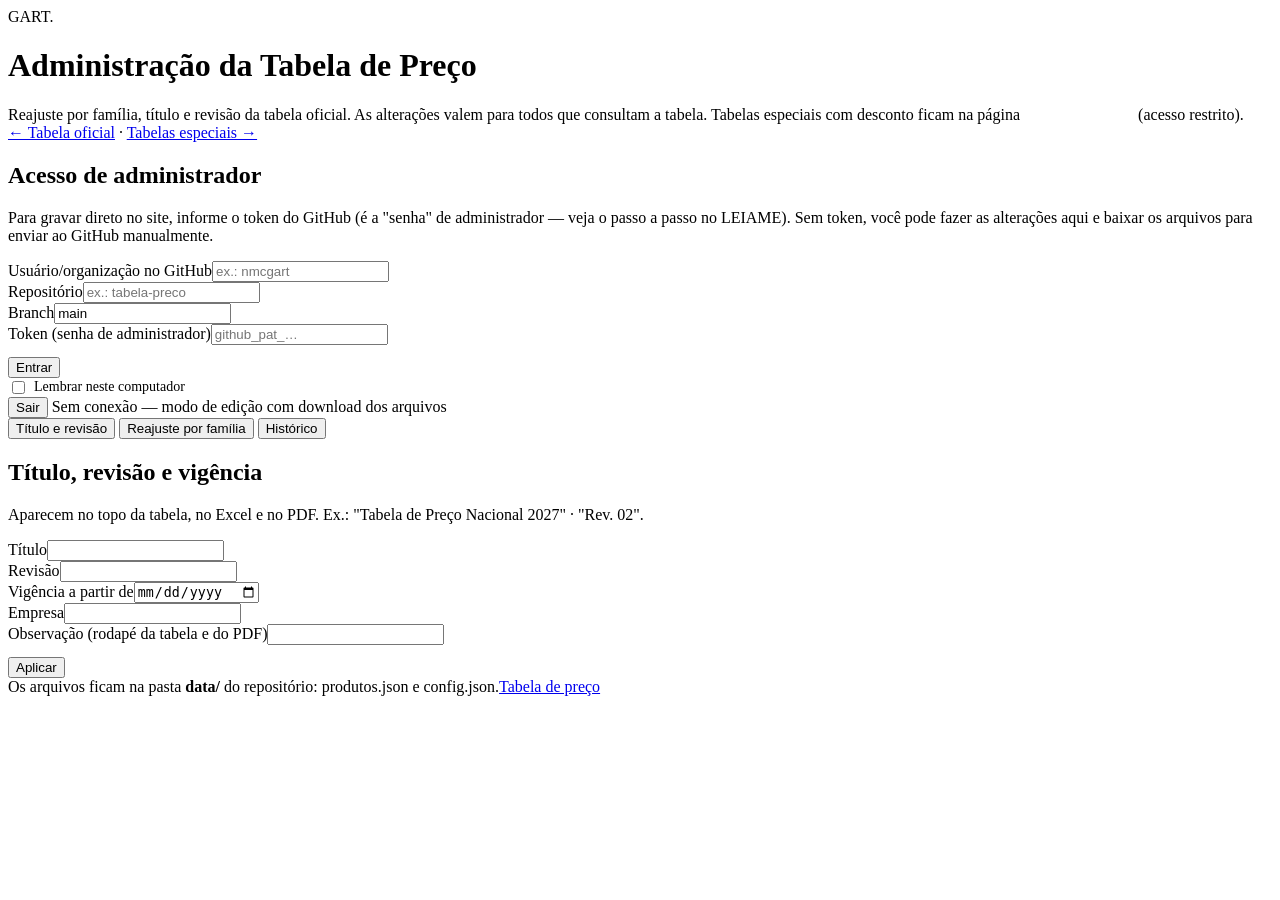
==== admin.html @ 7ca0def5 "Add files via upload" ====
<!doctype html>
<html lang="pt-BR">
<head>
<meta charset="utf-8">
<meta name="viewport" content="width=device-width,initial-scale=1,viewport-fit=cover">
<meta name="robots" content="noindex">
<title>Administração · Tabela de Preço GART</title>
<link rel="preconnect" href="https://fonts.googleapis.com">
<link rel="stylesheet" href="https://fonts.googleapis.com/css2?family=Raleway:wght@400;500;600;700;800&display=swap">
<link rel="stylesheet" href="assets/app.css">

</head>
<body>
<div class="wrap">
<header class="top">
  <div>
    <div class="brand">GART<span>.</span></div>
    <h1>Administração da Tabela de Preço</h1>
    <div class="sub">Reajuste por família, título e revisão da tabela oficial. As alterações valem para todos que consultam a tabela. Tabelas especiais com desconto ficam na página <a href="especiais.html" style="color:#fff">Tabelas especiais</a> (acesso restrito).</div>
  </div>
  <div class="rev"><a href="index.html">← Tabela oficial</a> · <a href="especiais.html">Tabelas especiais →</a></div>
</header>

<section class="card" id="conn">
  <h2>Acesso de administrador</h2>
  <p class="help">Para gravar direto no site, informe o token do GitHub (é a "senha" de administrador — veja o passo a passo no LEIAME). Sem token, você pode fazer as alterações aqui e baixar os arquivos para enviar ao GitHub manualmente.</p>
  <div class="grid">
    <div class="field"><label class="lbl" for="gh-owner">Usuário/organização no GitHub</label><input type="text" id="gh-owner" placeholder="ex.: nmcgart"></div>
    <div class="field"><label class="lbl" for="gh-repo">Repositório</label><input type="text" id="gh-repo" placeholder="ex.: tabela-preco"></div>
    <div class="field"><label class="lbl" for="gh-branch">Branch</label><input type="text" id="gh-branch" value="main"></div>
    <div class="field"><label class="lbl" for="gh-token">Token (senha de administrador)</label><input type="password" id="gh-token" placeholder="github_pat_…" autocomplete="off"></div>
  </div>
  <div class="toolbar" style="margin-top:12px">
    <button type="button" class="btn primary" id="btn-connect">Entrar</button>
    <label style="display:flex;gap:6px;align-items:center;font-size:14px"><input type="checkbox" id="remember"> Lembrar neste computador</label>
    <button type="button" class="btn" id="btn-logout">Sair</button>
    <span class="status"><span class="dot" id="dot"></span><span id="conn-status">Sem conexão — modo de edição com download dos arquivos</span></span>
  </div>
</section>

<div class="pending" id="pending" hidden>
  <span id="pending-txt"></span>
  <span class="toolbar">
    <button type="button" class="btn accent" id="btn-save">Salvar no GitHub</button>
    <button type="button" class="btn" id="btn-download">Baixar arquivos alterados</button>
    <button type="button" class="btn" id="btn-discard">Descartar</button>
  </span>
</div>

<div class="tabs" role="tablist">
  <button type="button" role="tab" data-tab="titulo" aria-selected="true">Título e revisão</button>
  <button type="button" role="tab" data-tab="reajuste" aria-selected="false">Reajuste por família</button>
  <button type="button" role="tab" data-tab="historico" aria-selected="false">Histórico</button>
</div>

<section class="card" data-panel="titulo">
  <h2>Título, revisão e vigência</h2>
  <p class="help">Aparecem no topo da tabela, no Excel e no PDF. Ex.: "Tabela de Preço Nacional 2027" · "Rev. 02".</p>
  <div class="grid">
    <div class="field wide"><label class="lbl" for="c-titulo">Título</label><input type="text" id="c-titulo"></div>
    <div class="field"><label class="lbl" for="c-rev">Revisão</label><input type="text" id="c-rev"></div>
    <div class="field"><label class="lbl" for="c-vig">Vigência a partir de</label><input type="date" id="c-vig"></div>
    <div class="field"><label class="lbl" for="c-emp">Empresa</label><input type="text" id="c-emp"></div>
    <div class="field wide"><label class="lbl" for="c-obs">Observação (rodapé da tabela e do PDF)</label><input type="text" id="c-obs"></div>
  </div>
  <div class="toolbar" style="margin-top:12px"><button type="button" class="btn primary" id="btn-cfg">Aplicar</button></div>
</section>

<section class="card" data-panel="reajuste" hidden>
  <h2>Reajuste por família</h2>
  <p class="help">Digite o percentual de cada família (ex.: 5 para +5%; use negativo para reduzir). Confira a prévia e aplique. O reajuste altera a tabela oficial; as tabelas especiais acompanham, porque o desconto é calculado sobre ela.</p>
  <div class="grid">
    <div class="field"><label class="lbl" for="r-canal">Aplicar em</label>
      <select id="r-canal"><option value="ambos">Revenda e Construtora</option><option value="Revenda">Só Revenda</option><option value="Construtora">Só Construtora</option></select></div>
    <div class="field"><label class="lbl" for="r-geral">Mesmo % para todas as famílias</label><input type="number" id="r-geral" step="0.01" placeholder="ex.: 5"></div>
    <div class="field"><label class="lbl" for="r-rev">Nova revisão</label><input type="text" id="r-rev"></div>
    <div class="field"><label class="lbl" for="r-vig">Nova vigência</label><input type="date" id="r-vig"></div>
    <div class="field wide"><label class="lbl" for="r-tit">Título após o reajuste</label><input type="text" id="r-tit"></div>
  </div>
  <div class="tablebox" style="margin-top:14px"><table class="ptable"><thead><tr><th>Família</th><th>Reajuste (%)</th><th>Itens</th><th>Exemplo</th><th>Antes (ICMS 18%)</th><th>Depois</th></tr></thead><tbody id="r-body"></tbody></table></div>
  <div class="toolbar" style="margin-top:12px"><button type="button" class="btn primary" id="btn-reaj">Aplicar reajuste</button><span class="count" id="r-sum"></span></div>
</section>



<section class="card" data-panel="historico" hidden>
  <h2>Histórico de revisões</h2>
  <ul class="hist" id="hist"></ul>
</section>
<div class="foot"><span>Os arquivos ficam na pasta <b>data/</b> do repositório: produtos.json e config.json.</span><a href="index.html">Tabela de preço</a></div>
</div>
<script src="assets/common.js"></script>
<script src="assets/admin.js"></script>
</body>
</html>
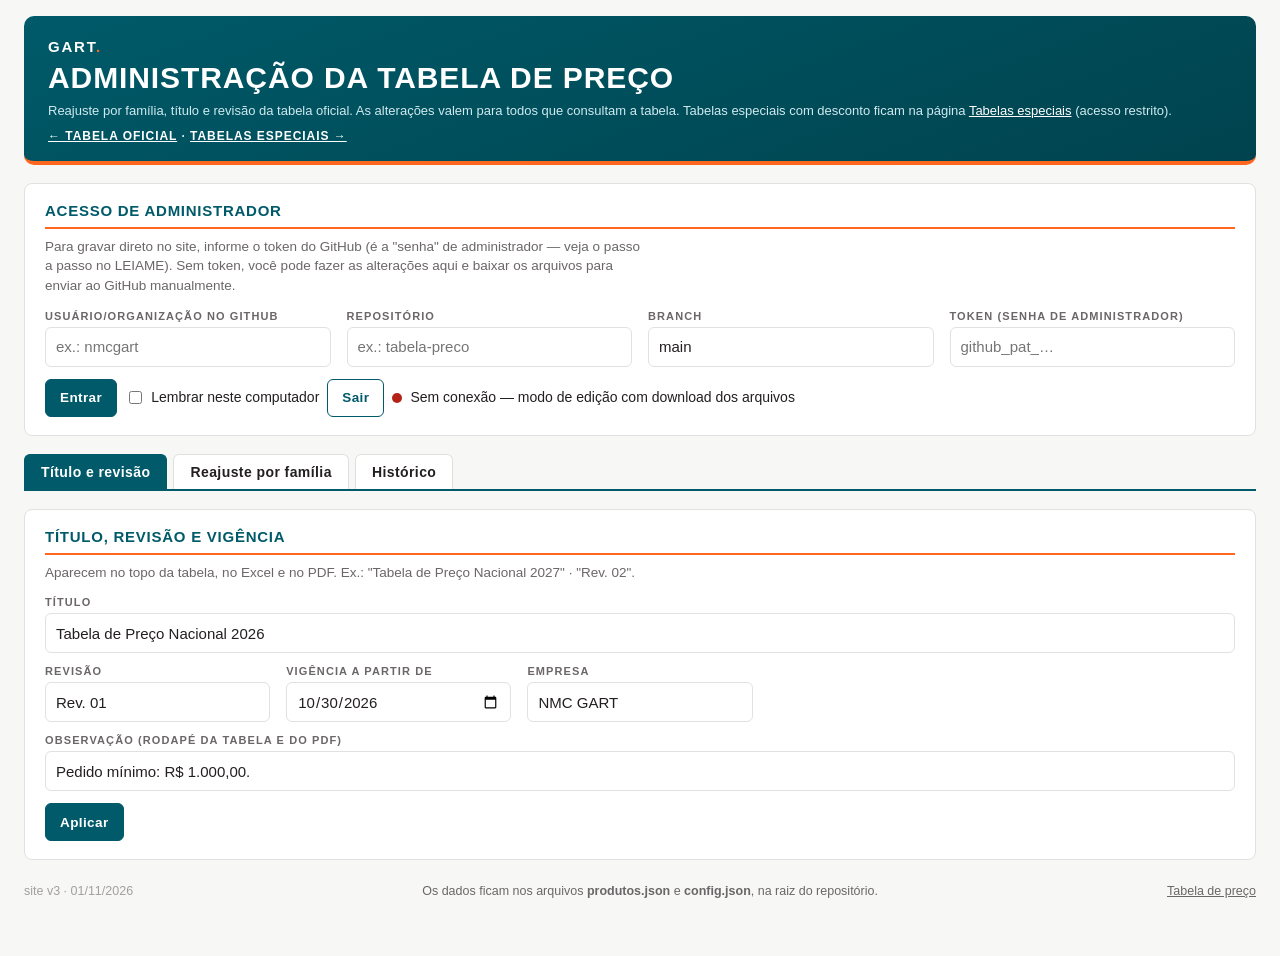
==== commit fb23be9d: "Add files via upload" ====
--- a/admin.html
+++ b/admin.html
@@ -7,7 +7,146 @@
 <title>Administração · Tabela de Preço GART</title>
 <link rel="preconnect" href="https://fonts.googleapis.com">
 <link rel="stylesheet" href="https://fonts.googleapis.com/css2?family=Raleway:wght@400;500;600;700;800&display=swap">
-<link rel="stylesheet" href="assets/app.css">
+<style>
+[hidden]{display:none!important}
+
+:root{
+  /* Identidade GART (mesma do Formulário de Cadastro de Cliente): laranja #FF671F, petróleo #005A69, Raleway */
+  color-scheme:light;
+  --orange:#FF671F; --orange-dark:#e0551a; --petrol:#005A69; --petrol-dark:#00434e;
+  --paper:#f7f7f6; --surface:#ffffff; --ink:#231F20; --muted:#6b6668; --line:#e3e1df; --line2:#efedeb;
+  --accent:#005A69; --accent-soft:#E0EEF0; --warn:#e0551a; --warn-soft:#FFF0E8; --band:#F2F6F6;
+  --head:#005A69; --onhead:#ffffff;
+  --fd:"Raleway",-apple-system,"Segoe UI",Helvetica,Arial,sans-serif; --fb:"Raleway",-apple-system,"Segoe UI",Helvetica,Arial,sans-serif;
+}
+*{box-sizing:border-box}
+body{background:var(--paper);color:var(--ink);font:15px/1.45 var(--fb);padding:0 16px 48px;font-variant-numeric:tabular-nums}
+.wrap{max-width:1480px;margin:0 auto}
+header.top{display:flex;flex-wrap:wrap;align-items:flex-end;justify-content:space-between;gap:8px 24px;margin-top:16px;padding:22px 24px 18px;border-radius:10px;background:linear-gradient(160deg,var(--petrol) 0%,var(--petrol-dark) 100%);color:#fff;border-bottom:4px solid var(--orange)}
+.brand{font:800 15px var(--fb);letter-spacing:.12em;color:#fff;margin-bottom:6px}
+.brand span{color:var(--orange)}
+h1{font:800 clamp(22px,3.4vw,30px)/1.1 var(--fd);letter-spacing:.03em;text-transform:uppercase;margin:0;text-wrap:balance;color:#fff}
+.sub{color:#cfeaef;font-size:13px;margin-top:8px}
+.rev{font:700 12px var(--fd);letter-spacing:.08em;text-transform:uppercase;color:#cfeaef}
+.rev a{color:#fff}
+.controls{position:sticky;top:env(safe-area-inset-top,0px);z-index:5;background:var(--paper);padding-block:14px 12px;border-bottom:1px solid var(--line);display:grid;gap:12px}
+.row{display:flex;flex-wrap:wrap;gap:12px 20px;align-items:flex-end}
+.field{display:grid;gap:5px}
+.lbl{font:600 11px var(--fd);letter-spacing:.1em;text-transform:uppercase;color:var(--muted)}
+.lbl b{color:var(--warn)}
+.seg{display:inline-flex;border:1.5px solid var(--petrol);border-radius:6px;overflow:hidden}
+.seg button{font:600 15px var(--fd);letter-spacing:.02em;padding:8px 18px;border:0;background:var(--surface);color:var(--ink);cursor:pointer}
+.seg button+button{border-left:1.5px solid var(--petrol)}
+.seg button[aria-pressed="true"]{background:var(--petrol);color:#fff}
+select,input[type=search]{font:500 15px var(--fb);color:var(--ink);background:var(--surface);border:1px solid #cfccc9;border-radius:6px;padding:8px 10px;min-height:40px}
+select{min-width:190px}
+input[type=search]{width:min(280px,100%)}
+.need select,.need .seg{outline:2px dashed var(--warn);outline-offset:3px}
+:focus-visible{outline:2px solid var(--orange)!important;outline-offset:2px}
+.facts{display:flex;flex-wrap:wrap;gap:8px}
+.chip{font:600 12.5px var(--fd);letter-spacing:.03em;padding:4px 10px;border-radius:999px;background:var(--band);color:var(--ink);border:1px solid var(--line)}
+.chip.ok{background:var(--accent-soft);color:var(--accent);border-color:transparent}
+.chip.warn{background:var(--warn-soft);color:var(--warn);border-color:transparent}
+.fams{display:flex;gap:6px;overflow-x:auto;padding-bottom:2px;scrollbar-width:thin}
+.fams button{flex:none;font:500 13px var(--fb);padding:5px 11px;border-radius:5px;border:1px solid var(--line);background:var(--surface);color:var(--ink);cursor:pointer}
+.fams button[aria-pressed="true"]{border-color:var(--accent);background:var(--accent-soft);color:var(--accent);font-weight:600}
+.filters{display:flex;flex-wrap:wrap;gap:10px 12px;align-items:flex-end}
+.filters select{min-width:0;width:auto;max-width:200px;font-size:14px;min-height:36px;padding:6px 8px;border-width:1px;border-color:var(--line)}
+.filters select.on{border-color:var(--accent);background:var(--accent-soft);color:var(--accent);font-weight:600}
+.clear{font:600 13px var(--fd);letter-spacing:.03em;padding:8px 12px;border-radius:6px;border:1px solid var(--warn);background:transparent;color:var(--warn);cursor:pointer;min-height:36px}
+.count{font-size:13px;color:var(--muted);align-self:center;margin-left:auto}
+thead tr.grp th.dims,thead th.dims{background:#0b6b7b}
+td.lin{white-space:nowrap;font-size:13px}
+td.dim{color:var(--ink);background:var(--band)}
+tr.p:hover td.dim{background:var(--accent-soft)}
+tr.nm td{border-top:1px solid var(--line)}
+.sw{display:inline-block;width:11px;height:11px;border-radius:3px;border:1px solid rgba(0,0,0,.25);vertical-align:-1px;margin-right:6px}
+td.cor{white-space:nowrap;font-size:13px}
+.ean{display:block;font-size:11.5px;color:var(--muted);letter-spacing:.02em}
+.flag{color:var(--warn);font-weight:700;margin-left:3px;cursor:help}
+.gate{margin-top:28px;border:1.5px dashed var(--warn);background:var(--warn-soft);color:var(--ink);border-radius:8px;padding:22px 24px;max-width:640px}
+.gate h2{font:700 20px var(--fd);margin:0 0 6px;color:var(--warn)}
+.gate p{margin:0;color:var(--ink)}
+.tablebox{overflow-x:auto;margin-top:16px;border:1px solid var(--line);border-radius:8px;background:var(--surface)}
+table{border-collapse:collapse;width:100%;min-width:1080px;font-size:13.5px}
+thead th{background:var(--head);color:var(--onhead);font:600 12px var(--fd);letter-spacing:.06em;text-transform:uppercase;padding:8px 9px;text-align:left;white-space:nowrap;position:sticky;top:0}
+thead tr.grp th{font-size:11px;padding:6px 10px;border-bottom:1px solid rgba(255,255,255,.12)}
+thead tr.grp th.money{background:var(--petrol-dark);color:#fff;border-bottom:2px solid var(--orange)}
+th.num,td.num{text-align:right}
+th.c,td.c{text-align:center}
+tbody td{padding:7px 9px;border-bottom:1px solid var(--line2);vertical-align:top}
+tbody tr.fam td{background:var(--band);font:700 13.5px var(--fd);letter-spacing:.05em;text-transform:uppercase;color:var(--petrol);padding:9px 10px;border-bottom:2px solid var(--orange)}
+tbody tr.fam td span{font:500 12px var(--fb);text-transform:none;letter-spacing:0;color:var(--muted);margin-left:8px}
+tbody tr.p:hover td{background:var(--accent-soft)}
+td.mod{font-weight:600;white-space:nowrap;position:sticky;left:0;background:var(--surface)}
+tr.p:hover td.mod{background:var(--accent-soft)}
+td.cod{color:var(--muted);font-size:12.5px;white-space:nowrap}
+td.small,div.small{color:var(--muted);font-size:12.5px}
+td.tax{color:var(--muted);white-space:nowrap}
+td.money{white-space:nowrap}
+td.strong{font-weight:600;color:var(--accent)}
+td.sep{border-left:1px solid var(--line)}
+.u{font-size:11px;color:var(--muted);margin-left:2px}
+.empty{padding:28px;text-align:center;color:var(--muted)}
+.notes{margin-top:26px;display:grid;gap:18px;grid-template-columns:repeat(auto-fit,minmax(300px,1fr))}
+.notes section{background:var(--surface);border:1px solid var(--line);border-radius:8px;padding:16px 18px}
+.notes h3{font:700 15px var(--fd);letter-spacing:.06em;text-transform:uppercase;margin:0 0 8px}
+.notes ul{margin:0;padding-left:18px;color:var(--ink);font-size:13.5px;display:grid;gap:5px}
+.notes .muted{color:var(--muted)}
+@media (max-width:640px){.filters .field{flex:1 1 45%}.filters select{max-width:none;width:100%}.count{margin-left:0}.seg button{padding:8px 14px}select{min-width:0;width:100%}.field.uf{flex:1 1 140px}}
+@media (prefers-reduced-motion:reduce){*{transition:none!important}}
+
+.toolbar{display:flex;flex-wrap:wrap;gap:8px;align-items:center}
+.btn{font:600 13.5px var(--fd);letter-spacing:.03em;padding:8px 14px;border-radius:6px;border:1.5px solid var(--petrol);background:var(--surface);color:var(--petrol);cursor:pointer;min-height:38px;display:inline-flex;align-items:center;gap:6px}
+.btn.primary{background:var(--petrol);border-color:var(--petrol);color:#fff}
+.btn.accent{background:var(--orange);border-color:var(--orange);color:#fff}
+.btn:hover{filter:brightness(1.06)}
+.btn:disabled{opacity:.45;cursor:not-allowed}
+.colpanel{position:relative}
+.colpanel .menu{position:absolute;left:0;top:calc(100% + 6px);z-index:20;background:var(--surface);border:1px solid var(--line);border-radius:8px;box-shadow:0 10px 30px rgba(0,0,0,.18);padding:14px 16px;width:min(340px,86vw);display:grid;gap:10px}
+.menu h4{margin:0;font:700 12px var(--fd);letter-spacing:.1em;text-transform:uppercase;color:var(--muted)}
+.menu .presets{display:flex;flex-wrap:wrap;gap:6px}
+.menu .presets button{font:500 12.5px var(--fb);padding:4px 9px;border-radius:5px;border:1px solid var(--line);background:var(--band);color:var(--ink);cursor:pointer}
+.menu .cols{display:grid;grid-template-columns:1fr 1fr;gap:4px 12px;font-size:13.5px}
+.menu label{display:flex;gap:7px;align-items:center;cursor:pointer}
+.tabsel select{min-width:220px}
+.banner{margin-top:14px;padding:10px 14px;border-radius:8px;background:var(--warn-soft);color:var(--ink);border:1px solid var(--warn);font-size:14px}
+.banner b{color:var(--warn)}
+.foot{margin-top:22px;color:var(--muted);font-size:12.5px;display:flex;flex-wrap:wrap;gap:6px 18px;justify-content:space-between}
+.foot a{color:var(--muted)}
+.toast{position:fixed;left:50%;bottom:calc(20px + env(safe-area-inset-bottom,0px));transform:translateX(-50%);background:var(--ink);color:var(--paper);padding:10px 16px;border-radius:8px;font-size:14px;z-index:50}
+
+.notes h3{color:var(--petrol);border-bottom:2px solid var(--orange);padding-bottom:6px}
+select:focus,input:focus{outline:2px solid var(--orange);outline-offset:1px;border-color:var(--orange)}
+
+/* ---- painéis (admin / especiais) ---- */
+.card{background:var(--surface);border:1px solid var(--line);border-radius:8px;padding:18px 20px;margin-top:18px}
+.card h2{font:700 15px var(--fd);margin:0 0 8px;letter-spacing:.05em;text-transform:uppercase;color:var(--petrol);border-bottom:2px solid var(--orange);padding-bottom:8px}
+.card p.help{margin:0 0 14px;color:var(--muted);font-size:13.5px;max-width:80ch}
+.grid{display:grid;gap:12px 16px;grid-template-columns:repeat(auto-fit,minmax(200px,1fr))}
+.grid .wide{grid-column:1/-1}
+input[type=text],input[type=password],input[type=date],input[type=number],textarea{font:500 15px var(--fb);color:var(--ink);background:var(--surface);border:1.5px solid var(--line);border-radius:6px;padding:8px 10px;min-height:40px;width:100%}
+textarea{min-height:64px;resize:vertical}
+.tabs{display:flex;flex-wrap:wrap;gap:6px;margin-top:18px;border-bottom:2px solid var(--petrol)}
+.tabs button{font:600 14px var(--fd);letter-spacing:.03em;padding:9px 16px;border:1px solid var(--line);border-bottom:0;border-radius:6px 6px 0 0;background:var(--surface);color:var(--ink);cursor:pointer}
+.tabs button[aria-selected="true"]{background:var(--petrol);color:#fff;border-color:var(--petrol)}
+.ptable{border-collapse:collapse;width:100%;min-width:0;font-size:14px}
+.ptable th{background:var(--head);color:var(--onhead);font:600 12px var(--fd);letter-spacing:.06em;text-transform:uppercase;padding:7px 9px;text-align:left;position:static}
+.ptable td{padding:6px 9px;border-bottom:1px solid var(--line2)}
+.ptable input{width:110px;min-height:34px;text-align:right}
+.up{color:#B42318;font-weight:600}.down{color:var(--accent);font-weight:600}
+.status{display:flex;flex-wrap:wrap;gap:8px;align-items:center;font-size:14px}
+.dot{width:10px;height:10px;border-radius:50%;background:#B42318;display:inline-block}
+.dot.on{background:#1F9D55}
+.pending{background:var(--warn-soft);border:1px solid var(--warn);border-radius:8px;padding:10px 14px;margin-top:14px;display:flex;flex-wrap:wrap;gap:10px;align-items:center;justify-content:space-between}
+.esp-list{display:grid;gap:8px}
+.esp-item{display:flex;flex-wrap:wrap;gap:8px 16px;align-items:center;justify-content:space-between;border:1px solid var(--line);border-radius:6px;padding:10px 12px}
+.esp-item .t{font-weight:600}
+.esp-item .m{color:var(--muted);font-size:13px}
+.linkbox{font-size:12.5px;color:var(--muted);word-break:break-all}
+.hist li{margin-bottom:6px}
+
+</style>
 
 </head>
 <body>
@@ -87,9 +226,272 @@
   <h2>Histórico de revisões</h2>
   <ul class="hist" id="hist"></ul>
 </section>
-<div class="foot"><span>Os arquivos ficam na pasta <b>data/</b> do repositório: produtos.json e config.json.</span><a href="index.html">Tabela de preço</a></div>
+<div class="foot"><span style="opacity:.6">site v3 · 01/11/2026</span><span>Os dados ficam nos arquivos <b>produtos.json</b> e <b>config.json</b>, na raiz do repositório.</span><a href="index.html">Tabela de preço</a></div>
 </div>
-<script src="assets/common.js"></script>
-<script src="assets/admin.js"></script>
+<script>
+/* Tabela de Preço NMC GART — lógica compartilhada (consulta e administração) */
+const GART = (() => {
+  const UFN = {AC:"Acre",AL:"Alagoas",AP:"Amapá",AM:"Amazonas",BA:"Bahia",CE:"Ceará",DF:"Distrito Federal",ES:"Espírito Santo",GO:"Goiás",MA:"Maranhão",MT:"Mato Grosso",MS:"Mato Grosso do Sul",MG:"Minas Gerais",PA:"Pará",PB:"Paraíba",PR:"Paraná",PE:"Pernambuco",PI:"Piauí",RJ:"Rio de Janeiro",RN:"Rio Grande do Norte",RS:"Rio Grande do Sul",RO:"Rondônia",RR:"Roraima",SC:"Santa Catarina",SP:"São Paulo",SE:"Sergipe",TO:"Tocantins"};
+  const SW = {"002":"#B8A29C","003":"#1F1F1F","005":"#D9CBA6","009":"#A4A7A9","010":"#5B5F63","011":"#3C3F43","012":"#BBA98E","014":"#F5F5F1"};
+
+  async function getJSON(path) {
+    const r = await fetch(path + "?v=" + Date.now(), {cache: "no-store"});
+    if (!r.ok) throw new Error("Não foi possível carregar " + path);
+    return r.json();
+  }
+  function rowsOf(prod) {
+    return prod.linhas.map(a => Object.fromEntries(prod.campos.map((k, i) => [k, a[i]])));
+  }
+  async function load() {
+    if (window.GART_DATA) { const {prod, cfg} = window.GART_DATA; return {prod, cfg, rows: rowsOf(prod)}; }  // versão de prévia (arquivo único)
+    const [prod, cfg] = await Promise.all([getJSON("produtos.json"), getJSON("config.json")]);
+    return {prod, cfg, rows: rowsOf(prod)};
+  }
+
+  /* Preço — mesma regra do Formulário de Orçamento 2026:
+     Revenda: coluna de preço pelo ICMS da UF; AM = × fator Suframa; IPI e ST sobre o preço (já com desconto, se houver).
+     Construtora: preço único (ICMS 18% incluso), sem ST. */
+  function price(x, ctx) {
+    const {canal, uf, prod, desconto} = ctx;
+    const t = prod.ufs[uf];
+    const icms = canal === "Construtora" ? 0.18 : t.icms;
+    const cheio = icms === 0.18 ? x.p18 : icms === 0.12 ? x.p12 : x.p7;
+    const d = desconto ? (desconto(x) || 0) : 0;
+    const base = cheio * (1 - d / 100);
+    const suf = canal === "Revenda" && uf === "AM";
+    const st = canal === "Construtora" ? 0 : (t[x.st_cat] || 0);
+    const tab = suf ? base * prod.suframa : base;
+    const com = tab + base * (x.ipi + st);
+    return {icms, st, cheio, desc: d, tab, com, m: x.med_qtd ? tab / x.med_qtd : null, mc: x.med_qtd ? com / x.med_qtd : null};
+  }
+  function descontoFn(tabela) {
+    if (!tabela) return null;
+    return x => {
+      const f = tabela.descontos && tabela.descontos[x.familia];
+      return (f !== undefined && f !== null && f !== "") ? Number(f) : Number(tabela.desconto_geral || 0);
+    };
+  }
+
+  const brl = v => v == null ? "" : v.toLocaleString("pt-BR", {style: "currency", currency: "BRL"});
+  const pct = v => v ? (v * 100).toLocaleString("pt-BR", {maximumFractionDigits: 2}) + "%" : "–";
+  const mm = v => v == null ? "–" : Number(v).toLocaleString("pt-BR");
+  const esc = s => String(s ?? "").replace(/[&<>"]/g, c => ({"&": "&amp;", "<": "&lt;", ">": "&gt;", '"': "&quot;"}[c]));
+  const dataBR = iso => { if (!iso) return ""; const [y, m, d] = iso.split("-"); return `${d}/${m}/${y}`; };
+
+  /* Colunas disponíveis (o usuário escolhe quais aparecem; o export segue a mesma escolha) */
+  const COLS = [
+    {k: "modelo", t: "Modelo", fixo: true},
+    {k: "cor", t: "Cor"},
+    {k: "codigo", t: "Código"},
+    {k: "ean", t: "EAN"},
+    {k: "linha", t: "Descrição"},
+    {k: "esp", t: "Espessura (mm)", num: true},
+    {k: "alt", t: "Altura (mm)", num: true},
+    {k: "comp", t: "Comprimento (mm)", num: true},
+    {k: "unidade", t: "Unidade de venda"},
+    {k: "embalagem", t: "Embalagem (cx)"},
+    {k: "ipi", t: "IPI", imp: true},
+    {k: "st", t: "ST", imp: true},
+    {k: "tab", t: "Preço tabela (unid.)", money: true},
+    {k: "com", t: "Preço c/ impostos (unid.)", money: true, imp: true},
+    {k: "m", t: "Preço tabela (por m)", money: true, metro: true},
+    {k: "mc", t: "Preço c/ impostos (por m)", money: true, imp: true, metro: true},
+  ];
+  const PRESETS = {
+    "Completa": COLS.map(c => c.k),
+    "Sem impostos": COLS.filter(c => !c.imp).map(c => c.k),
+    "Com EAN": ["modelo", "cor", "codigo", "ean", "linha", "unidade", "embalagem", "tab", "com"],
+    "Compacta": ["modelo", "cor", "codigo", "linha", "unidade", "tab", "com"],
+  };
+  /* valor "cru" de uma coluna, usado no Excel/PDF */
+  function value(x, p, k) {
+    switch (k) {
+      case "ipi": return x.ipi;
+      case "st": return p.st;
+      case "tab": return p.tab;
+      case "com": return p.com;
+      case "m": return p.m;
+      case "mc": return p.mc;
+      case "unidade": return x.unidade + (x.composicao ? ` (${x.composicao})` : "");
+      default: return x[k] ?? "";
+    }
+  }
+  function slug(s) {
+    return String(s).normalize("NFD").replace(/[̀-ͯ]/g, "").toLowerCase().replace(/[^a-z0-9]+/g, "-").replace(/^-|-$/g, "").slice(0, 60);
+  }
+  function toast(msg) {
+    const el = document.createElement("div"); el.className = "toast"; el.textContent = msg;
+    document.body.appendChild(el); setTimeout(() => el.remove(), 3200);
+  }
+  const store = {
+    get(k, d) { try { const v = localStorage.getItem(k); return v === null ? d : JSON.parse(v); } catch (e) { return d; } },
+    set(k, v) { try { localStorage.setItem(k, JSON.stringify(v)); } catch (e) {} },
+    del(k) { try { localStorage.removeItem(k); } catch (e) {} },
+  };
+  return {UFN, SW, load, getJSON, rowsOf, price, descontoFn, brl, pct, mm, esc, dataBR, COLS, PRESETS, value, slug, toast, store};
+})();
+
+</script>
+<script>
+/* Tabela de Preço NMC GART — administração */
+(async () => {
+  const G = GART, $ = id => document.getElementById(id);
+  const FILES = {prod: "produtos.json", cfg: "config.json"};
+  const S = {conn: null, data: {}, sha: {}, dirty: new Set()};
+  const hoje = () => new Date().toISOString().slice(0, 10);
+
+  /* ---------- GitHub (API de conteúdo) ---------- */
+  const b64enc = str => { const bytes = new TextEncoder().encode(str); let bin = ""; for (let i = 0; i < bytes.length; i += 0x8000) bin += String.fromCharCode.apply(null, bytes.subarray(i, i + 0x8000)); return btoa(bin); };
+  const b64dec = b64 => new TextDecoder().decode(Uint8Array.from(atob(b64.replace(/\n/g, "")), c => c.charCodeAt(0)));
+  async function gh(path, opts = {}) {
+    const c = S.conn;
+    const url = `https://api.github.com/repos/${c.owner}/${c.repo}/contents/${path}` + (opts.method ? "" : `?ref=${encodeURIComponent(c.branch)}`);
+    const r = await fetch(url, {method: opts.method || "GET", headers: {Authorization: `Bearer ${c.token}`, Accept: "application/vnd.github+json"}, body: opts.body ? JSON.stringify(opts.body) : undefined});
+    if (!r.ok) { const t = await r.json().catch(() => ({})); throw new Error(`${r.status} ${t.message || ""}`.trim()); }
+    return r.json();
+  }
+  async function loadFromGitHub() {
+    for (const [k, p] of Object.entries(FILES)) {
+      const j = await gh(p); S.sha[k] = j.sha; S.data[k] = JSON.parse(b64dec(j.content));
+    }
+  }
+  async function loadFromSite() {
+    for (const [k, p] of Object.entries(FILES)) S.data[k] = await G.getJSON(p);
+  }
+
+  /* ---------- conexão ---------- */
+  const guess = () => {
+    const h = location.hostname, parts = location.pathname.split("/").filter(Boolean);
+    return h.endsWith(".github.io") ? {owner: h.split(".")[0], repo: parts[0] || ""} : {owner: "", repo: ""};
+  };
+  const saved = G.store.get("gart.admin", null) || {};
+  const g0 = guess();
+  $("gh-owner").value = saved.owner || g0.owner; $("gh-repo").value = saved.repo || g0.repo;
+  $("gh-branch").value = saved.branch || "main"; $("gh-token").value = saved.token || ""; $("remember").checked = !!saved.token;
+
+  function setStatus(ok, txt) { $("dot").classList.toggle("on", ok); $("conn-status").textContent = txt; $("btn-save").disabled = !ok; }
+  $("btn-connect").addEventListener("click", async () => {
+    const c = {owner: $("gh-owner").value.trim(), repo: $("gh-repo").value.trim(), branch: $("gh-branch").value.trim() || "main", token: $("gh-token").value.trim()};
+    if (!c.owner || !c.repo || !c.token) return G.toast("Preencha usuário, repositório e token.");
+    if (S.dirty.size && !window.__confirmReload) { G.toast("Há alterações não salvas. Salve, baixe ou descarte antes de entrar."); return; }
+    S.conn = c;
+    try {
+      setStatus(false, "Conectando…");
+      await loadFromGitHub();
+      G.store.set("gart.admin", $("remember").checked ? c : {owner: c.owner, repo: c.repo, branch: c.branch});
+      setStatus(true, `Conectado a ${c.owner}/${c.repo} (${c.branch}) — as alterações são gravadas direto no site`);
+      S.dirty.clear(); refreshAll();
+    } catch (e) { S.conn = null; setStatus(false, "Não foi possível entrar: " + e.message + ". Confira usuário, repositório e token."); }
+  });
+  $("btn-logout").addEventListener("click", () => { G.store.del("gart.admin"); $("gh-token").value = ""; S.conn = null; setStatus(false, "Sem conexão — modo de edição com download dos arquivos"); });
+
+  /* ---------- alterações pendentes ---------- */
+  function markDirty(k) { S.dirty.add(k); pending(); }
+  function pending() {
+    const n = S.dirty.size; $("pending").hidden = !n;
+    const nomes = {prod: "preços", cfg: "título/revisão"};
+    $("pending-txt").innerHTML = `<b>Alterações ainda não publicadas:</b> ${[...S.dirty].map(k => nomes[k]).join(", ")}.` + (S.conn ? "" : " Sem conexão: baixe os arquivos e envie para o repositório (substituindo os arquivos com o mesmo nome).");
+  }
+  $("btn-save").addEventListener("click", async () => {
+    if (!S.conn) return;
+    const msg = `Tabela de preço: ${S.data.cfg.revisao} (${[...S.dirty].join(", ")}) — ${hoje()}`;
+    try {
+      for (const k of [...S.dirty]) {
+        const body = {message: msg, content: b64enc(JSON.stringify(S.data[k], null, k === "prod" ? 0 : 2)), branch: S.conn.branch, sha: S.sha[k]};
+        const r = await gh(FILES[k], {method: "PUT", body}); S.sha[k] = r.content.sha; S.dirty.delete(k);
+      }
+      pending(); G.toast("Salvo no GitHub. O site atualiza em 1 a 2 minutos.");
+    } catch (e) { G.toast("Erro ao salvar: " + e.message + ". Se alguém alterou ao mesmo tempo, clique em Entrar de novo."); }
+  });
+  $("btn-download").addEventListener("click", () => {
+    for (const k of S.dirty) {
+      const blob = new Blob([JSON.stringify(S.data[k], null, k === "prod" ? 0 : 2)], {type: "application/json"});
+      const a = document.createElement("a"); a.href = URL.createObjectURL(blob); a.download = FILES[k].split("/")[1]; document.body.appendChild(a); a.click(); a.remove();
+    }
+    G.toast("Arquivos baixados. Envie-os para o repositório (Adicionar arquivo → Fazer upload de arquivos), substituindo os antigos.");
+  });
+  $("btn-discard").addEventListener("click", async () => { S.dirty.clear(); pending(); if (S.conn) await loadFromGitHub(); else await loadFromSite(); refreshAll(); G.toast("Alterações descartadas."); });
+  window.addEventListener("beforeunload", e => { if (S.dirty.size) { e.preventDefault(); e.returnValue = ""; } });
+
+  /* ---------- abas ---------- */
+  document.querySelectorAll(".tabs button").forEach(b => b.addEventListener("click", () => {
+    document.querySelectorAll(".tabs button").forEach(x => x.setAttribute("aria-selected", String(x === b)));
+    document.querySelectorAll("[data-panel]").forEach(p => p.hidden = p.dataset.panel !== b.dataset.tab);
+  }));
+
+  /* ---------- título e revisão ---------- */
+  function fillCfg() {
+    const c = S.data.cfg;
+    $("c-titulo").value = c.titulo || ""; $("c-rev").value = c.revisao || ""; $("c-vig").value = c.vigencia || "";
+    $("c-emp").value = c.empresa || ""; $("c-obs").value = c.observacao || "";
+  }
+  $("btn-cfg").addEventListener("click", () => {
+    const c = S.data.cfg;
+    const novo = {titulo: $("c-titulo").value.trim(), revisao: $("c-rev").value.trim(), vigencia: $("c-vig").value, empresa: $("c-emp").value.trim(), observacao: $("c-obs").value.trim()};
+    if (!novo.titulo) return G.toast("O título não pode ficar vazio.");
+    const mudou = Object.keys(novo).filter(k => novo[k] !== (c[k] || ""));
+    if (!mudou.length) return G.toast("Nada mudou.");
+    Object.assign(c, novo);
+    (c.historico = c.historico || []).push({data: hoje(), revisao: c.revisao, descricao: "Título/revisão/vigência alterados: " + mudou.join(", "), percentuais: {}});
+    markDirty("cfg"); refreshAll(); G.toast("Aplicado. Lembre de salvar.");
+  });
+
+  /* ---------- reajuste ---------- */
+  function rows() { return G.rowsOf(S.data.prod); }
+  function fillReaj() {
+    const c = S.data.cfg, prod = S.data.prod, rs = rows();
+    $("r-tit").value = c.titulo; $("r-rev").value = nextRev(c.revisao); $("r-vig").value = hoje();
+    $("r-body").innerHTML = prod.familias.map(f => {
+      const ex = rs.find(x => x.familia === f && x.canal === "Revenda") || rs.find(x => x.familia === f);
+      const n = rs.filter(x => x.familia === f).length;
+      return `<tr data-f="${G.esc(f)}"><td><b>${G.esc(f)}</b></td><td><input type="number" step="0.01" value="" placeholder="0"></td><td>${n}</td><td class="small">${ex ? G.esc(ex.canal + " · " + ex.modelo + (ex.cor ? " " + ex.cor : "")) : ""}</td><td class="num">${ex ? G.brl(ex.p18) : ""}</td><td class="num depois"></td></tr>`;
+    }).join("");
+    preview();
+  }
+  const nextRev = r => { const m = String(r || "").match(/(\d+)\s*$/); return m ? r.replace(/(\d+)\s*$/, String(Number(m[1]) + 1).padStart(m[1].length, "0")) : (r ? r + " (reajuste)" : "Rev. 02"); };
+  function pcts() { const o = {}; document.querySelectorAll("#r-body tr").forEach(tr => { const v = parseFloat(tr.querySelector("input").value.replace(",", ".")); if (!isNaN(v) && v) o[tr.dataset.f] = v; }); return o; }
+  function preview() {
+    const P = pcts(), rs = rows(), canal = $("r-canal").value; let n = 0;
+    document.querySelectorAll("#r-body tr").forEach(tr => {
+      const f = tr.dataset.f, ex = rs.find(x => x.familia === f && (canal === "ambos" || x.canal === canal));
+      const p = P[f] || 0, td = tr.querySelector(".depois");
+      td.innerHTML = ex && p ? `${G.brl(ex.p18 * (1 + p / 100))} <span class="${p > 0 ? "up" : "down"}">${p > 0 ? "+" : ""}${String(p).replace(".", ",")}%</span>` : "";
+      if (p) n += rs.filter(x => x.familia === f && (canal === "ambos" || x.canal === canal)).length;
+    });
+    $("r-sum").textContent = n ? `${n} itens serão reajustados` : "Nenhum percentual informado";
+  }
+  $("r-body").addEventListener("input", preview); $("r-canal").addEventListener("change", preview);
+  $("r-geral").addEventListener("input", e => { document.querySelectorAll("#r-body input").forEach(i => i.value = e.target.value); preview(); });
+  $("btn-reaj").addEventListener("click", () => {
+    const P = pcts(), canal = $("r-canal").value;
+    if (!Object.keys(P).length) return G.toast("Informe ao menos um percentual.");
+    const prod = S.data.prod, ci = Object.fromEntries(prod.campos.map((k, i) => [k, i]));
+    let n = 0;
+    prod.linhas.forEach(l => {
+      const p = P[l[ci.familia]]; if (!p || (canal !== "ambos" && l[ci.canal] !== canal)) return;
+      for (const k of ["p18", "p12", "p7"]) l[ci[k]] = Math.round(l[ci[k]] * (1 + p / 100) * 10000) / 10000;
+      n++;
+    });
+    prod.versao = hoje();
+    const c = S.data.cfg;
+    c.titulo = $("r-tit").value.trim() || c.titulo; c.revisao = $("r-rev").value.trim() || c.revisao; c.vigencia = $("r-vig").value || c.vigencia;
+    (c.historico = c.historico || []).push({data: hoje(), revisao: c.revisao, descricao: `Reajuste (${canal === "ambos" ? "Revenda e Construtora" : canal}) em ${n} itens`, percentuais: P});
+    markDirty("prod"); markDirty("cfg"); refreshAll(); G.toast(`Reajuste aplicado em ${n} itens. Lembre de salvar.`);
+  });
+
+  /* ---------- histórico ---------- */
+  function fillHist() {
+    const H = [...(S.data.cfg.historico || [])].reverse();
+    $("hist").innerHTML = H.map(h => `<li><b>${G.dataBR(h.data)} · ${G.esc(h.revisao || "")}</b> — ${G.esc(h.descricao || "")}${h.percentuais && Object.keys(h.percentuais).length ? `<div class="small">${Object.entries(h.percentuais).map(([f, p]) => `${G.esc(f)} ${p > 0 ? "+" : ""}${String(p).replace(".", ",")}%`).join(" · ")}</div>` : ""}</li>`).join("") || "<li>Sem registros.</li>";
+  }
+
+  function refreshAll() { fillCfg(); fillReaj(); fillHist(); pending(); }
+
+  try { await loadFromSite(); refreshAll(); setStatus(false, "Sem conexão — modo de edição com download dos arquivos"); }
+  catch (e) { G.toast("Não foi possível carregar os dados: " + e.message); }
+  if (saved.token) $("btn-connect").click();
+})();
+
+</script>
 </body>
 </html>
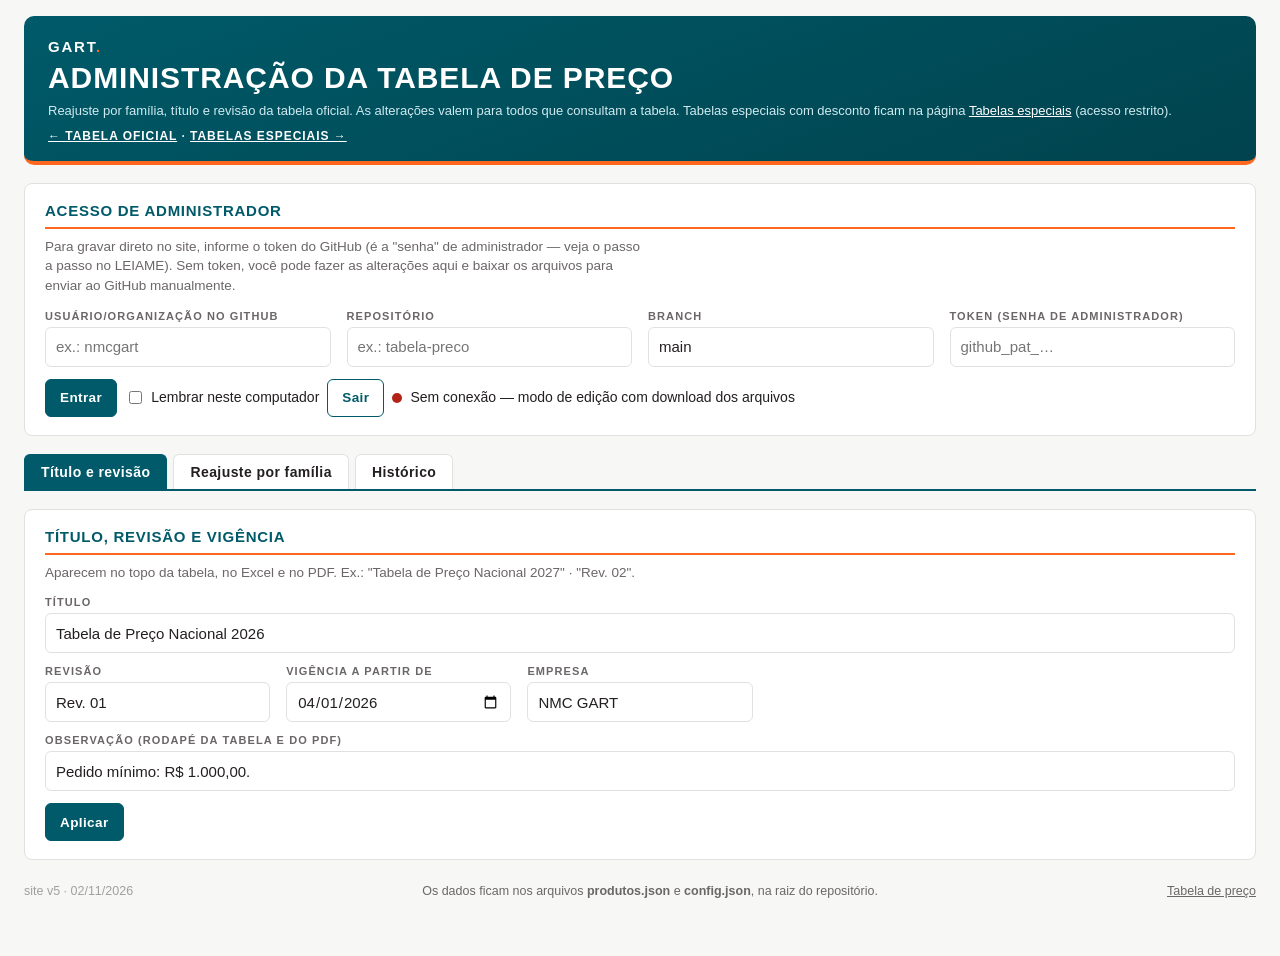
==== commit a0b56ac7: "Add files via upload" ====
--- a/admin.html
+++ b/admin.html
@@ -226,7 +226,7 @@
   <h2>Histórico de revisões</h2>
   <ul class="hist" id="hist"></ul>
 </section>
-<div class="foot"><span style="opacity:.6">site v3 · 01/11/2026</span><span>Os dados ficam nos arquivos <b>produtos.json</b> e <b>config.json</b>, na raiz do repositório.</span><a href="index.html">Tabela de preço</a></div>
+<div class="foot"><span style="opacity:.6">site v5 · 02/11/2026</span><span>Os dados ficam nos arquivos <b>produtos.json</b> e <b>config.json</b>, na raiz do repositório.</span><a href="index.html">Tabela de preço</a></div>
 </div>
 <script>
 /* Tabela de Preço NMC GART — lógica compartilhada (consulta e administração) */
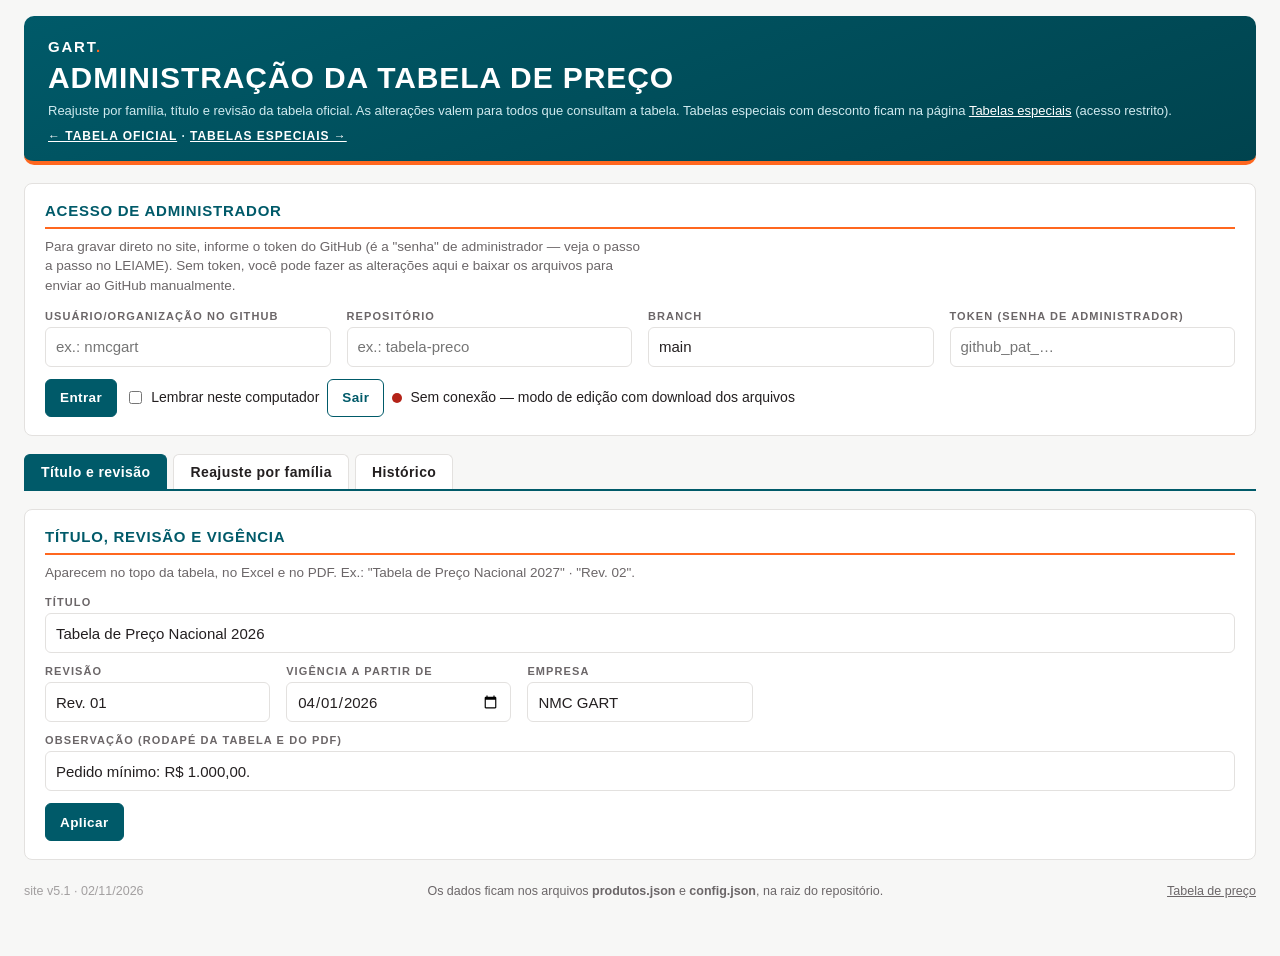
==== commit e1a01a51: "Add files via upload" ====
--- a/admin.html
+++ b/admin.html
@@ -226,7 +226,7 @@
   <h2>Histórico de revisões</h2>
   <ul class="hist" id="hist"></ul>
 </section>
-<div class="foot"><span style="opacity:.6">site v5 · 02/11/2026</span><span>Os dados ficam nos arquivos <b>produtos.json</b> e <b>config.json</b>, na raiz do repositório.</span><a href="index.html">Tabela de preço</a></div>
+<div class="foot"><span style="opacity:.6">site v5.1 · 02/11/2026</span><span>Os dados ficam nos arquivos <b>produtos.json</b> e <b>config.json</b>, na raiz do repositório.</span><a href="index.html">Tabela de preço</a></div>
 </div>
 <script>
 /* Tabela de Preço NMC GART — lógica compartilhada (consulta e administração) */
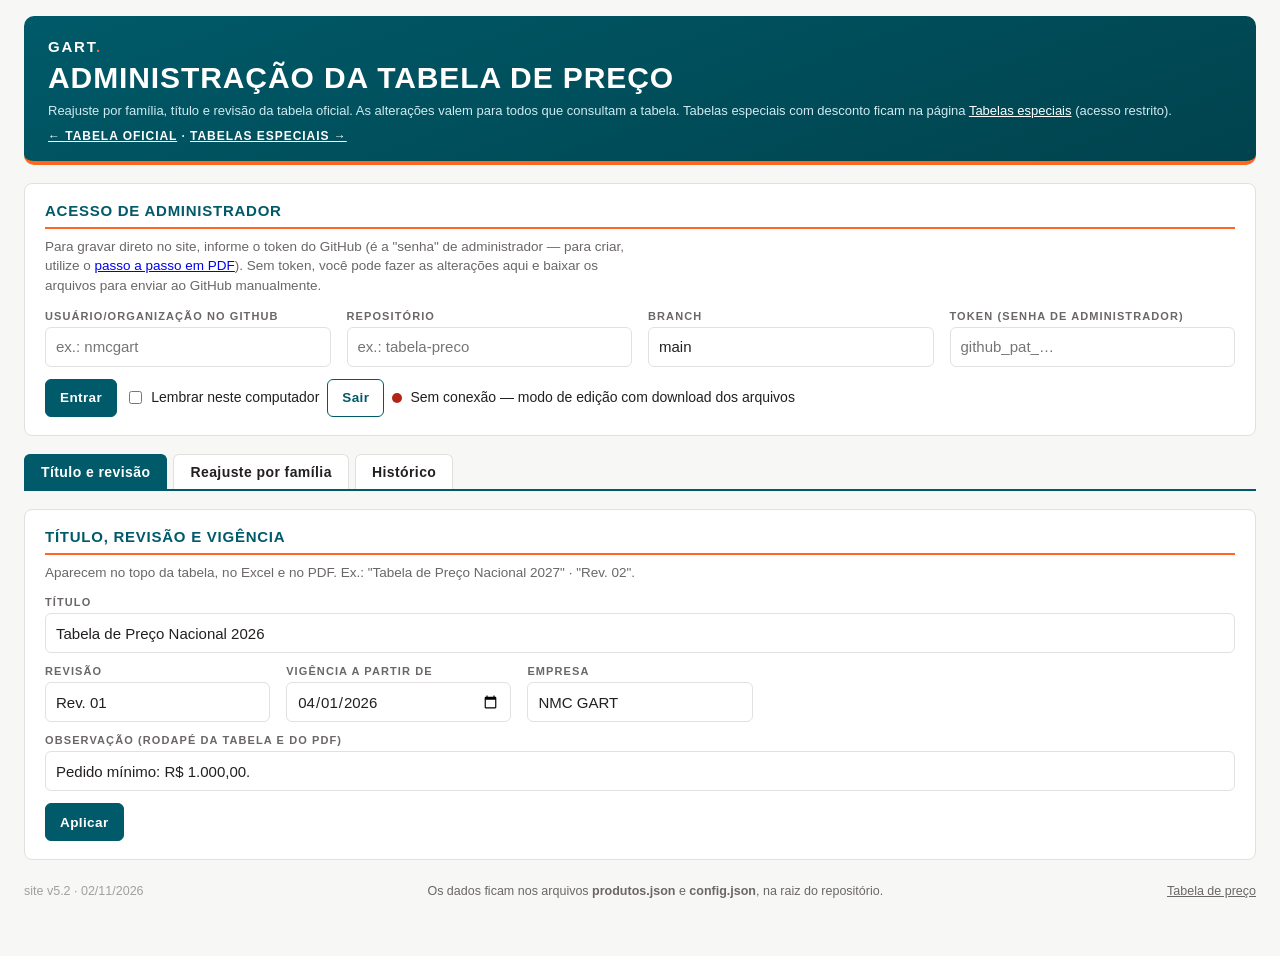
==== commit 90bc5532: "Add files via upload" ====
--- a/admin.html
+++ b/admin.html
@@ -162,7 +162,7 @@
 
 <section class="card" id="conn">
   <h2>Acesso de administrador</h2>
-  <p class="help">Para gravar direto no site, informe o token do GitHub (é a "senha" de administrador — veja o passo a passo no LEIAME). Sem token, você pode fazer as alterações aqui e baixar os arquivos para enviar ao GitHub manualmente.</p>
+  <p class="help">Para gravar direto no site, informe o token do GitHub (é a "senha" de administrador — para criar, utilize o <a href="Passo_a_passo_Supervisor_Tabelas_Especiais_GART.pdf" target="_blank" rel="noopener">passo a passo em PDF</a>). Sem token, você pode fazer as alterações aqui e baixar os arquivos para enviar ao GitHub manualmente.</p>
   <div class="grid">
     <div class="field"><label class="lbl" for="gh-owner">Usuário/organização no GitHub</label><input type="text" id="gh-owner" placeholder="ex.: nmcgart"></div>
     <div class="field"><label class="lbl" for="gh-repo">Repositório</label><input type="text" id="gh-repo" placeholder="ex.: tabela-preco"></div>
@@ -226,7 +226,7 @@
   <h2>Histórico de revisões</h2>
   <ul class="hist" id="hist"></ul>
 </section>
-<div class="foot"><span style="opacity:.6">site v5.1 · 02/11/2026</span><span>Os dados ficam nos arquivos <b>produtos.json</b> e <b>config.json</b>, na raiz do repositório.</span><a href="index.html">Tabela de preço</a></div>
+<div class="foot"><span style="opacity:.6">site v5.2 · 02/11/2026</span><span>Os dados ficam nos arquivos <b>produtos.json</b> e <b>config.json</b>, na raiz do repositório.</span><a href="index.html">Tabela de preço</a></div>
 </div>
 <script>
 /* Tabela de Preço NMC GART — lógica compartilhada (consulta e administração) */
